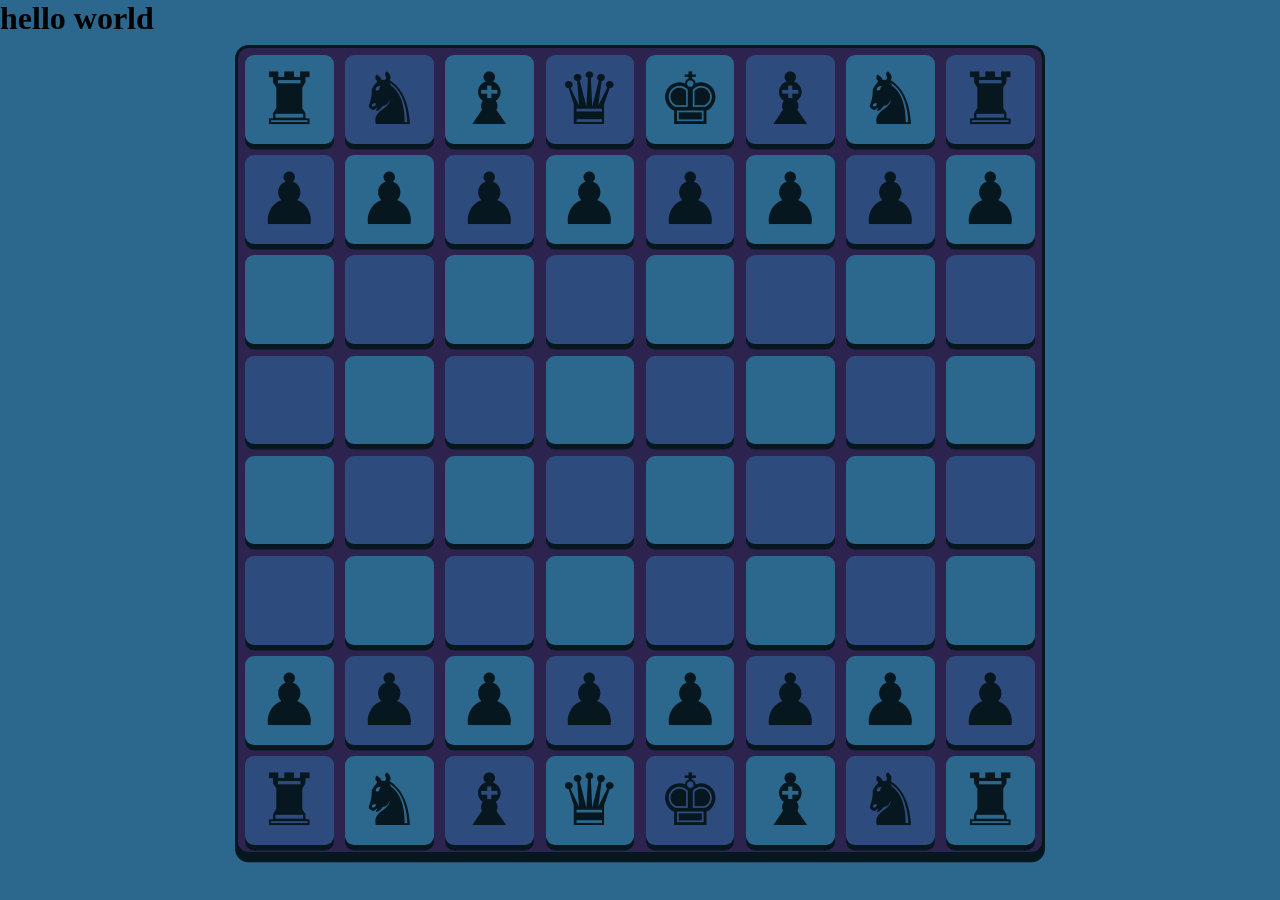
==== srcs/chess/app/index.html @ b69fae45 "feat: current progress on chess selected piece" ====
<!DOCTYPE html>
<html lang="en">

<head>
	<meta charset="UTF-8">
	<meta name="viewport" content="width=device-width, initial-scale=1.0">
	<title>Hello World</title>
	<link rel="stylesheet" href="styles.css">
</head>

<body>

	<div id="board"></div>

	<script src="script.js"></script>
</body>

</html>
---- srcs/chess/app/styles.css ----
:root {
  --radius: 1vmin;
  --separator: 1.3vmin;
  /* Color palette */
  --color-darkest: #07171f;
  --color-darker: #2c244e;
  --color-dark: #2e4b7d;
  --color-light: #2c678d;
  --color-lighter: #2e879e;
  --color-lightest: #b9a566;
}

* {
  margin: 0;
  padding: 0;
  box-sizing: border-box;
  user-select: none;
}

body {
  background: var(--color-light);
}

#board {
  background: var(--color-darker);
  height: 90vmin;
  aspect-ratio: 1/1;

  border-radius: calc(var(--radius) * 1.5);
  border: calc(var(--radius) / 3) solid var(--color-darkest);
  position: absolute;
  top: 50%;
  left: 50%;
  transform: translate(-50%, -50%);

  display: grid;
  grid-template-columns: repeat(8, auto);
  grid-template-rows: repeat(8, auto);
  gap: var(--separator);
  padding: calc(var(--separator) * 0.6);
  box-shadow: 0 0.8vmin 0 var(--color-darkest);
}

.cell {
  aspect-ratio: 1/1;
  border-radius: var(--radius);
  display: flex;
  justify-content: center;
  align-items: center;
  box-sizing: border-box;
  overflow: hidden;
  text-align: center;
  box-shadow: 0 0.6vmin 0 var(--color-darkest);

  font-size: 8cqmin;
  color: var(--color-darkest);
}

.cell:hover {
  /* background-color: var(--color-lightest); */
  filter: brightness(1.5);
}

.cell:focus {
  background-color: white;

}

.even-cell {
  background-color: var(--color-dark);
}

.odd-cell {
  background-color: var(--color-light);
}
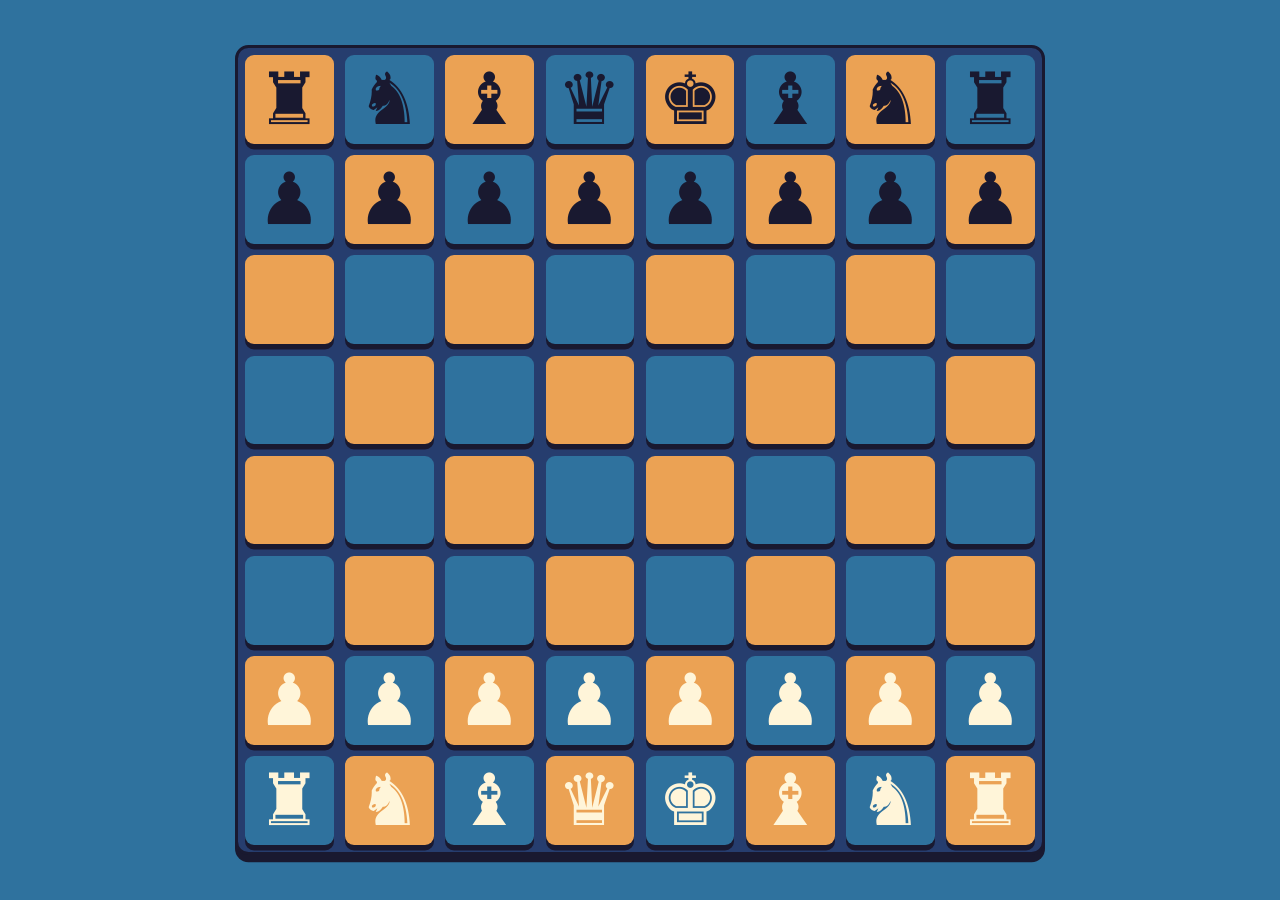
==== commit 194b37e5: "feat: added most rules of the chess static website bonus" ====
--- a/srcs/chess/app/index.html
+++ b/srcs/chess/app/index.html
@@ -4,7 +4,7 @@
 <head>
 	<meta charset="UTF-8">
 	<meta name="viewport" content="width=device-width, initial-scale=1.0">
-	<title>Hello World</title>
+	<title>Chess</title>
 	<link rel="stylesheet" href="styles.css">
 </head>
 
@@ -12,6 +12,8 @@
 
 	<div id="board"></div>
 
+	<div id="selected"></div>
+
 	<script src="script.js"></script>
 </body>
 
--- a/srcs/chess/app/styles.css
+++ b/srcs/chess/app/styles.css
@@ -2,12 +2,12 @@
   --radius: 1vmin;
   --separator: 1.3vmin;
   /* Color palette */
-  --color-darkest: #07171f;
-  --color-darker: #2c244e;
-  --color-dark: #2e4b7d;
-  --color-light: #2c678d;
-  --color-lighter: #2e879e;
-  --color-lightest: #b9a566;
+  --color-darkest: #191930;
+  --color-darker: #263d6e;
+  --color-dark: #2f729e;
+  --color-light: #eba254;
+  --color-lighter: #f5d689;
+  --color-lightest: #fff5d9;
 }
 
 * {
@@ -18,7 +18,7 @@
 }
 
 body {
-  background: var(--color-light);
+  background: var(--color-dark);
 }
 
 #board {
@@ -41,24 +41,30 @@
   box-shadow: 0 0.8vmin 0 var(--color-darkest);
 }
 
-.cell {
+.cell,
+#selected {
   aspect-ratio: 1/1;
-  border-radius: var(--radius);
   display: flex;
   justify-content: center;
   align-items: center;
   box-sizing: border-box;
   overflow: hidden;
   text-align: center;
-  box-shadow: 0 0.6vmin 0 var(--color-darkest);
 
   font-size: 8cqmin;
+  paint-order: stroke fill;
+  -webkit-text-stroke: 3px rgb(from currentcolor calc(255 - r) calc(255 - g) calc(255 - b));
+}
+
+.cell {
+  border-radius: var(--radius);
+  box-shadow: 0 0.6vmin 0 var(--color-darkest);
   color: var(--color-darkest);
 }
 
 .cell:hover {
   /* background-color: var(--color-lightest); */
-  filter: brightness(1.5);
+  filter: brightness(1.3);
 }
 
 .cell:focus {
@@ -72,4 +78,9 @@
 
 .odd-cell {
   background-color: var(--color-light);
+}
+
+#selected {
+  position: absolute;
+  pointer-events: none;
 }
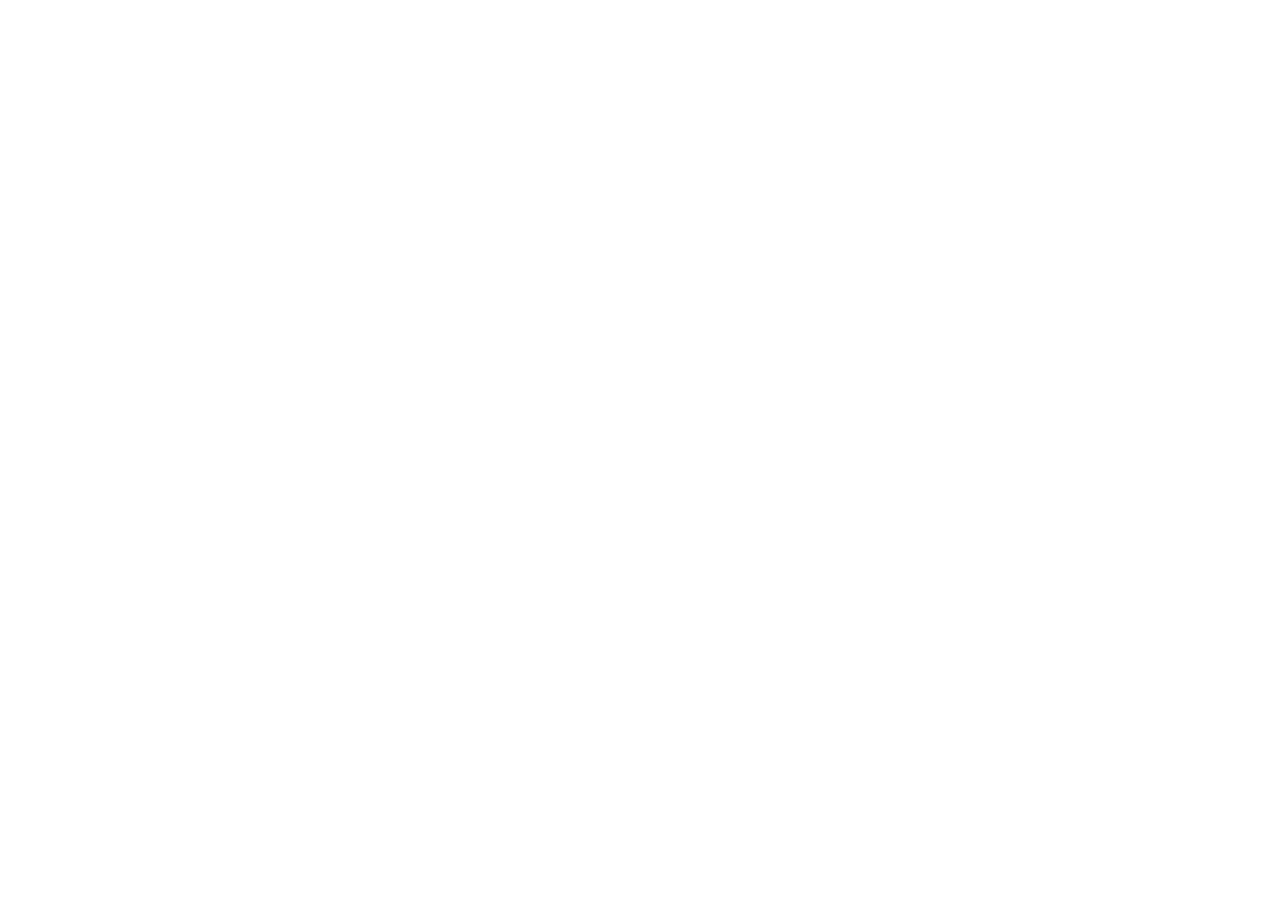
==== commit c4ebb481: "feat: chess service now uses the main nginx container with tls" ====
--- a/srcs/chess/app/index.html
+++ b/srcs/chess/app/index.html
@@ -5,7 +5,7 @@
 	<meta charset="UTF-8">
 	<meta name="viewport" content="width=device-width, initial-scale=1.0">
 	<title>Chess</title>
-	<link rel="stylesheet" href="styles.css">
+	<link rel="stylesheet" href="chess/styles.css">
 </head>
 
 <body>
@@ -14,7 +14,7 @@
 
 	<div id="selected"></div>
 
-	<script src="script.js"></script>
+	<script src="chess/script.js"></script>
 </body>
 
 </html>
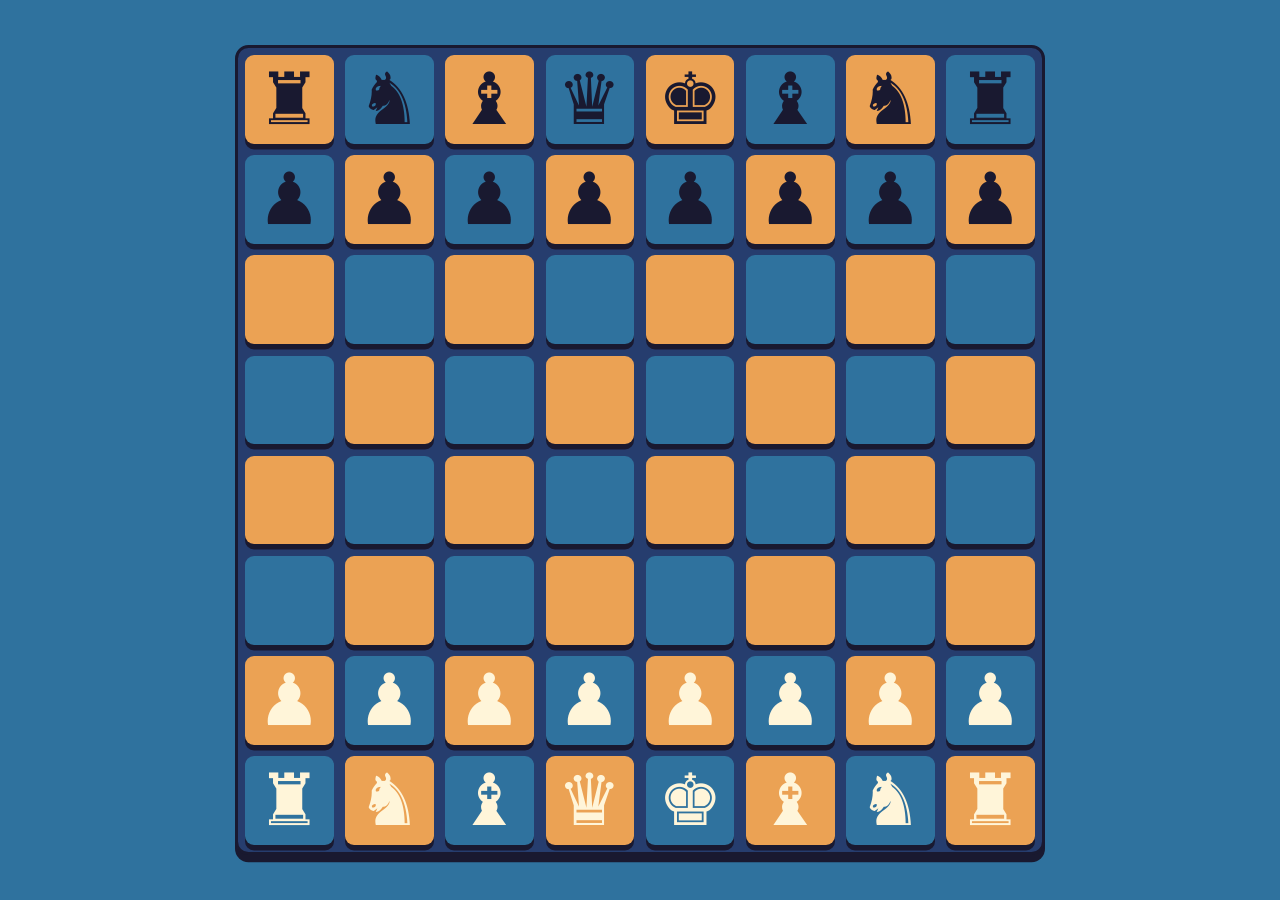
==== commit 73970276: "feat: current progress on making nginx the main entrypoint" ====
--- a/srcs/chess/app/index.html
+++ b/srcs/chess/app/index.html
@@ -5,7 +5,7 @@
 	<meta charset="UTF-8">
 	<meta name="viewport" content="width=device-width, initial-scale=1.0">
 	<title>Chess</title>
-	<link rel="stylesheet" href="chess/styles.css">
+	<link rel="stylesheet" href="styles.css">
 </head>
 
 <body>
@@ -14,7 +14,7 @@
 
 	<div id="selected"></div>
 
-	<script src="chess/script.js"></script>
+	<script src="script.js"></script>
 </body>
 
 </html>
--- a/srcs/chess/app/styles.css
+++ b/srcs/chess/app/styles.css
@@ -0,0 +1,86 @@
+:root {
+  --radius: 1vmin;
+  --separator: 1.3vmin;
+  /* Color palette */
+  --color-darkest: #191930;
+  --color-darker: #263d6e;
+  --color-dark: #2f729e;
+  --color-light: #eba254;
+  --color-lighter: #f5d689;
+  --color-lightest: #fff5d9;
+}
+
+* {
+  margin: 0;
+  padding: 0;
+  box-sizing: border-box;
+  user-select: none;
+}
+
+body {
+  background: var(--color-dark);
+}
+
+#board {
+  background: var(--color-darker);
+  height: 90vmin;
+  aspect-ratio: 1/1;
+
+  border-radius: calc(var(--radius) * 1.5);
+  border: calc(var(--radius) / 3) solid var(--color-darkest);
+  position: absolute;
+  top: 50%;
+  left: 50%;
+  transform: translate(-50%, -50%);
+
+  display: grid;
+  grid-template-columns: repeat(8, auto);
+  grid-template-rows: repeat(8, auto);
+  gap: var(--separator);
+  padding: calc(var(--separator) * 0.6);
+  box-shadow: 0 0.8vmin 0 var(--color-darkest);
+}
+
+.cell,
+#selected {
+  aspect-ratio: 1/1;
+  display: flex;
+  justify-content: center;
+  align-items: center;
+  box-sizing: border-box;
+  overflow: hidden;
+  text-align: center;
+
+  font-size: 8cqmin;
+  paint-order: stroke fill;
+  -webkit-text-stroke: 3px rgb(from currentcolor calc(255 - r) calc(255 - g) calc(255 - b));
+}
+
+.cell {
+  border-radius: var(--radius);
+  box-shadow: 0 0.6vmin 0 var(--color-darkest);
+  color: var(--color-darkest);
+}
+
+.cell:hover {
+  /* background-color: var(--color-lightest); */
+  filter: brightness(1.3);
+}
+
+.cell:focus {
+  background-color: white;
+
+}
+
+.even-cell {
+  background-color: var(--color-dark);
+}
+
+.odd-cell {
+  background-color: var(--color-light);
+}
+
+#selected {
+  position: absolute;
+  pointer-events: none;
+}
